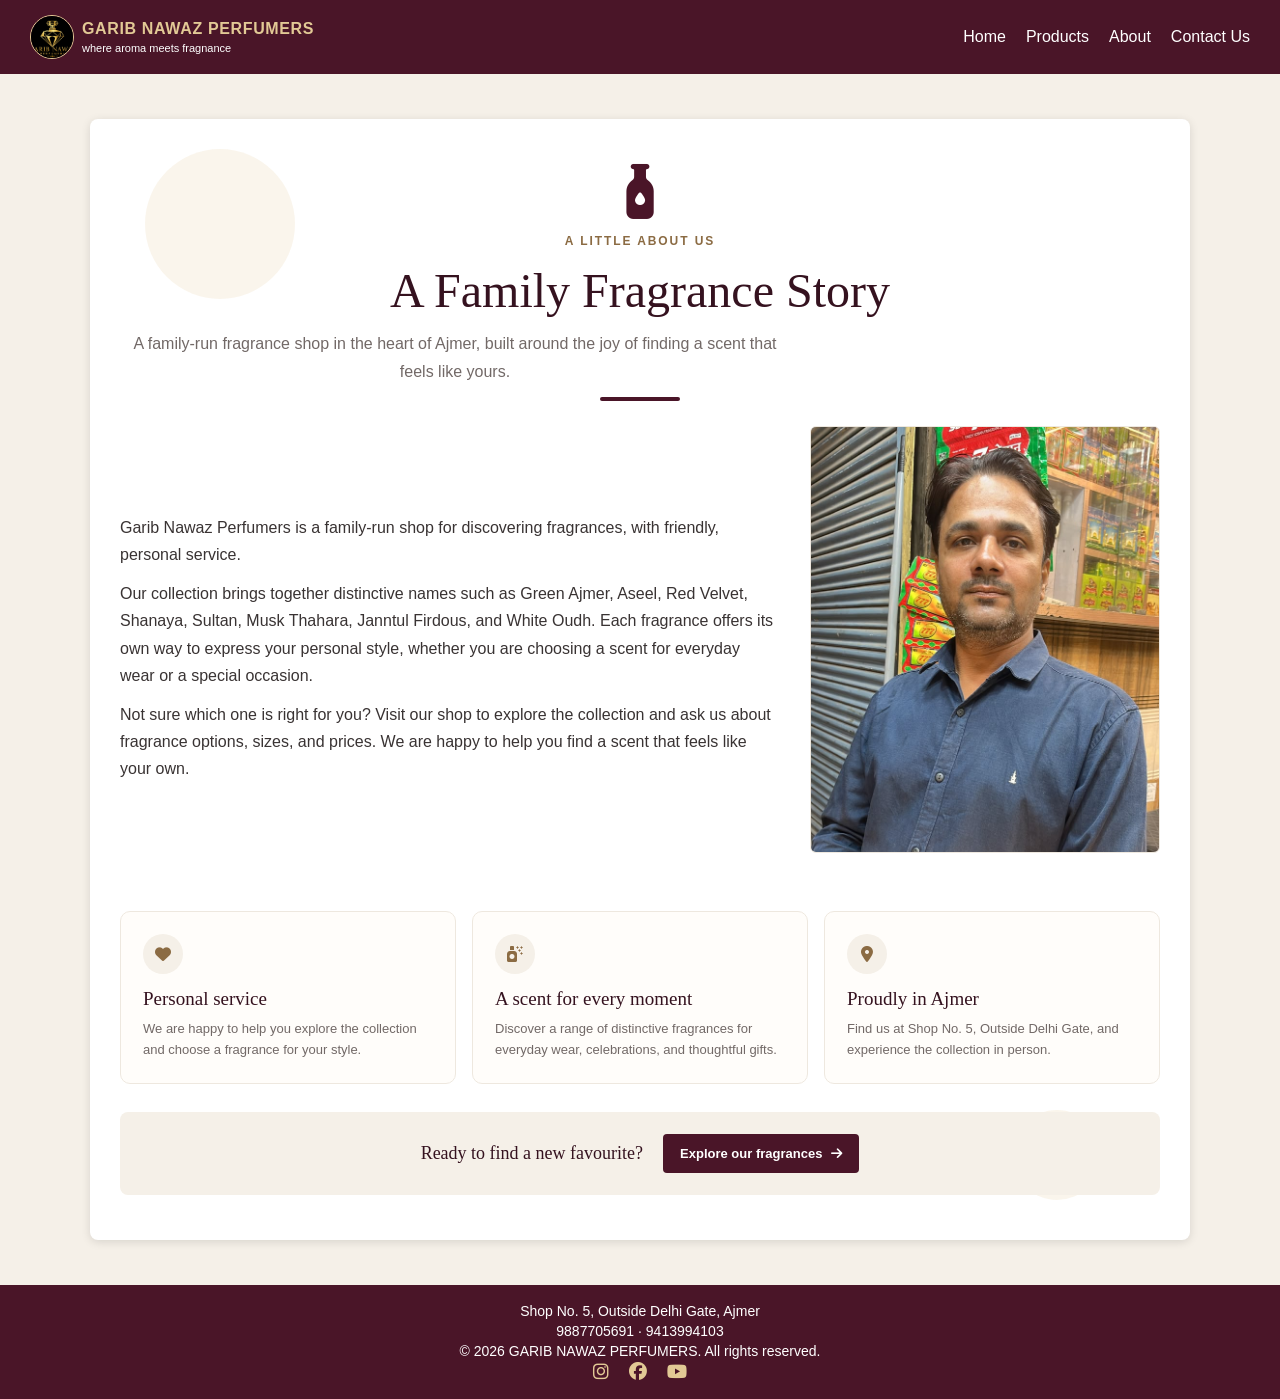
==== about.html @ 34979ee7 "first commit" ====
<!DOCTYPE html>
<html lang="en">
<head>
  <meta charset="UTF-8">
  <meta name="viewport" content="width=device-width, initial-scale=1.0">
  <title>About - GARIB NAWAZ PERFUMERS</title>
  <link rel="icon" href="images/logo.png" type="image/png">
  <link rel="stylesheet" href="https://cdnjs.cloudflare.com/ajax/libs/font-awesome/6.4.0/css/all.min.css">
  <link rel="stylesheet" href="style.css">
</head>
<body>

  <header>
    <a class="site-brand" href="index.html">
      <img src="images/logo.png" alt="">
      <span><strong>GARIB NAWAZ PERFUMERS</strong><small>where aroma meets fragnance</small></span>
    </a>
    <nav>
      <a href="index.html">Home</a>
      <a href="products.html">Products</a>
      <a href="about.html">About</a>
      <a href="contact.html">Contact Us</a>
    </nav>
  </header>

  <main class="about-box">
    <div class="circle circle1"></div>
    <div class="circle circle2"></div>
    <i class="fa-solid fa-bottle-droplet float-icon"></i>
    <p class="page-eyebrow">A little about us</p>
    <h2>A Family Fragrance Story</h2>
    <p class="about-lead">A family-run fragrance shop in the heart of Ajmer, built around the joy of finding a scent that feels like yours.</p>
    <div class="divider"></div>

    <div class="about-layout">
      <div class="fade-text about-copy">
        <p>Garib Nawaz Perfumers is a family-run shop for discovering fragrances, with friendly, personal service.</p>
        <p>Our collection brings together distinctive names such as Green Ajmer, Aseel, Red Velvet, Shanaya, Sultan, Musk Thahara, Janntul Firdous, and White Oudh. Each fragrance offers its own way to express your personal style, whether you are choosing a scent for everyday wear or a special occasion.</p>
        <p>Not sure which one is right for you? Visit our shop to explore the collection and ask us about fragrance options, sizes, and prices. We are happy to help you find a scent that feels like your own.</p>
      </div>
      <div class="about-owner">
        <div class="owner-photo">
          <img src="images/owner.jpeg" alt="Owner of Garib Nawaz Perfumers" onerror="this.hidden=true; this.nextElementSibling.hidden=false;">
          <span class="owner-photo-placeholder" hidden><i class="fa-solid fa-user"></i> Add owner photo as images/owner.png</span>
        </div>
      </div>
    </div>

    <section class="about-values" aria-label="What makes our shop special">
      <article class="about-value">
        <i class="fa-solid fa-heart" aria-hidden="true"></i>
        <h3>Personal service</h3>
        <p>We are happy to help you explore the collection and choose a fragrance for your style.</p>
      </article>
      <article class="about-value">
        <i class="fa-solid fa-spray-can-sparkles" aria-hidden="true"></i>
        <h3>A scent for every moment</h3>
        <p>Discover a range of distinctive fragrances for everyday wear, celebrations, and thoughtful gifts.</p>
      </article>
      <article class="about-value">
        <i class="fa-solid fa-location-dot" aria-hidden="true"></i>
        <h3>Proudly in Ajmer</h3>
        <p>Find us at Shop No. 5, Outside Delhi Gate, and experience the collection in person.</p>
      </article>
    </section>

    <div class="about-cta">
      <p>Ready to find a new favourite?</p>
      <a href="products.html">Explore our fragrances <i class="fa-solid fa-arrow-right" aria-hidden="true"></i></a>
    </div>
  </main>

  <footer>
    <p>Shop No. 5, Outside Delhi Gate, Ajmer</p>
    <p><a href="tel:+919887705691">9887705691</a> · <a href="tel:+919413994103">9413994103</a></p>
    <p>&copy; 2026 GARIB NAWAZ PERFUMERS. All rights reserved.</p>
    <p class="social-links">
      <a href="https://www.instagram.com/garib_nawaz_perfumers?utm_source=ig_web_button_share_sheet&amp;vrfl=ZDNlZDc0MzIxNw==" target="_blank" rel="noopener noreferrer" aria-label="Visit Garib Nawaz Perfumers on Instagram"><i class="fa-brands fa-instagram"></i></a>
      <a href="https://www.facebook.com/profile.php?id=61590630572187" target="_blank" rel="noopener noreferrer" aria-label="Visit Garib Nawaz Perfumers on Facebook"><i class="fa-brands fa-facebook"></i></a>
      <a href="https://youtube.com/@garibnawazperfumer?si=CvMgXTOw2Hox5zIE" target="_blank" rel="noopener noreferrer" aria-label="Visit Garib Nawaz Perfumers on YouTube"><i class="fa-brands fa-youtube"></i></a>
    </p>
  </footer>

</body>
</html>
---- style.css ----
* {
  box-sizing: border-box;
  margin: 0;
  padding: 0;
}

.card > a, .card button a {
  color: inherit;
  font: inherit;
  text-decoration: none;
  }

body {
  min-height: 100vh;
  display: flex;
  flex-direction: column;
  background-color: #f5f0e8;
  color: #393333;
  font-family: Arial, sans-serif;
}

header {
  position: sticky;
  top: 0;
  z-index: 10;
  width: 100%;
  padding: 15px 30px;
  display: flex;
  align-items: center;
  justify-content: space-between;
  background-color: #4a1528;
}

header h1 {
  color: #e2c995;
  font-size: 24px;
}

.site-brand {
  display: flex;
  align-items: center;
  gap: 12px;
  color: #e2c995;
  text-decoration: none;
}

.site-brand img {
  width: 54px;
  height: 54px;
  border: 1px solid #e2c995;
  border-radius: 50%;
  object-fit: cover;
}

.site-brand strong,
.site-brand small {
  display: block;
}

.site-brand strong {
  font-size: 20px;
  letter-spacing: 0.04em;
}

.site-brand small {
  margin-top: 4px;
  color: #ffffff;
  font-size: 12px;
}

nav {
  display: flex;
  flex-wrap: wrap;
  gap: 12px 20px;
}

nav a {
  color: #ffffff;
  text-decoration: none;
}

nav a:hover {
  color: #e2c995;
}

.hero {
  min-height: 100vh;
  padding: 120px 20px;
  position: relative;
  overflow: hidden;
  background: linear-gradient(rgba(40, 20, 30, 0.65), rgba(40, 20, 30, 0.75)),
    url("images/ImgBG1.jpg") center / cover no-repeat;
  color: #ffffff;
  text-align: center;
}

.hero > i {
  color: #e2c995;
  font-size: 70px;
  animation: hero-icon-entrance 700ms ease-out both, hero-icon-float 4s ease-in-out 700ms infinite;
}

.hero h2 {
  margin: 20px 0;
  font-size: 42px;
}

.hero p {
  margin-bottom: 28px;
  font-size: 18px;
}

.circle {
  position: absolute;
  border-radius: 50%;
  background-color: rgba(226, 201, 149, 0.18);
}

.circle1 {
  top: 30px;
  left: 5%;
  width: 150px;
  height: 150px;
  animation: circle-float 7s ease-in-out infinite;
}

.circle2 {
  right: 8%;
  bottom: 40px;
  width: 90px;
  height: 90px;
  animation: circle-float 6s ease-in-out -2s infinite;
}

.circle3 {
  top: 80px;
  right: 20%;
  width: 60px;
  height: 60px;
  animation: circle-float 5s ease-in-out -1s infinite;
}

.circle4 {
  bottom: 30px;
  left: 15%;
  width: 110px;
  height: 110px;
  animation: circle-float 8s ease-in-out -3s infinite;
}

@keyframes hero-icon-entrance {
  from {
    opacity: 0;
  }

  to {
    opacity: 1;
  }
}

@keyframes hero-icon-float {
  0%, 100% {
    transform: translateY(0);
  }

  50% {
    transform: translateY(-8px);
  }
}

@keyframes circle-float {
  0%, 100% {
    transform: translateY(0);
  }

  50% {
    transform: translateY(-16px);
  }
}

.btn, .card button {
  display: inline-block;
  padding: 10px 20px;
  border: 0;
  border-radius: 5px;
  background-color: #4a1528;
  color: #ffffff;
  font-weight: bold;
  text-decoration: none;
  cursor: pointer;
  transition: background-color 180ms ease, transform 180ms ease;
}

.btn:hover, .card button:hover {
  background-color: #755034;
  transform: translateY(-2px);
}

.section, .filter-area {
  padding: 60px 25px;
  text-align: center;
}

.section h2, .filter-area h2, .contact-wrap h2, .contact-map h2 {
  margin-bottom: 12px;
}

.divider {
  width: 80px;
  height: 4px;
  margin: 10px auto 25px;
  border-radius: 2px;
  background-color: #4a1528;
}

.features {
  display: flex;
  justify-content: center;
  flex-wrap: wrap;
  gap: 25px;
}

.feature-box, .about-box, .owner-card, .card, .contact-map {
  border-radius: 8px;
  background-color: #ffffff;
  box-shadow: 0 2px 10px rgba(0, 0, 0, 0.12);
}

.feature-box {
  width: 330px;
  min-height: 220px;
  padding: 30px 22px;
  border-top: 5px solid #4a1528;
  transition: transform 220ms ease, box-shadow 220ms ease;
}

.feature-box:hover, .owner-card:hover, .card:hover {
  transform: translateY(-5px);
  box-shadow: 0 8px 20px rgba(0, 0, 0, 0.16);
}

.feature-box > i {
  margin-bottom: 12px;
  color: #c5a46d;
  font-size: 32px;
}

.feature-box h2 {
  font-size: 22px;
}

.gallery {
  max-width: 1080px;
  margin: 0 auto;
  display: grid;
  grid-template-columns: repeat(3, 1fr);
  gap: 22px;
}

.gallery-item {
  aspect-ratio: 4 / 3;
  overflow: hidden;
  border: 4px solid #c5a46d;
  border-radius: 10px;
}

.gallery-item img {
  display: block;
  width: 100%;
  height: 100%;
  object-fit: cover;
  transition: transform 300ms ease;
}

.gallery-item:hover img {
  transform: scale(1.06);
}

.about-box {
  position: relative;
  width: 80%;
  max-width: 1100px;
  margin: 45px auto;
  padding: 45px 30px;
  overflow: hidden;
  text-align: center;
}

.about-box h2, .about-box p, .about-box h3, .about-box .owner-profiles, .about-box .about-details, .about-box .pulse-row, .about-box > i {
  position: relative;
  z-index: 1;
}

.about-box > i {
  color: #4a1528;
  font-size: 55px;
}

.float-icon {
  animation: icon-float 3s ease-in-out infinite;
}

@keyframes icon-float {
  0%, 100% {
    transform: translateY(0);
  }

  50% {
    transform: translateY(-10px);
  }
}

.fade-text {
  animation: fade-up 700ms ease-out both;
}

@keyframes fade-up {
  from {
    opacity: 0;
    transform: translateY(16px);
  }

  to {
    opacity: 1;
    transform: translateY(0);
  }
}

.about-box p {
  margin: 12px 0;
  line-height: 1.7;
}

.about-box h3 {
  margin: 25px 0 18px;
  color: #4a1528;
}

.about-layout {
  display: grid;
  grid-template-columns: minmax(0, 1fr) minmax(250px, 350px);
  align-items: center;
  gap: 36px;
  margin-top: 24px;
}

.about-copy {
  min-width: 0;
  text-align: left;
}

.about-owner {
  width: 100%;
  max-width: 350px;
  margin: 0 auto;
}

.about-owner .owner-photo {
  height: auto;
  aspect-ratio: 350 / 427;
  margin-bottom: 18px;
  border: 1px solid #eee8df;
}

.about-owner .owner-photo img {
  object-position: center 15%;
}

.about-instagram {
  display: inline-flex;
  align-items: center;
  gap: 9px;
  padding: 11px 20px;
  border-radius: 5px;
  background-color: #4a1528;
  color: #ffffff;
  font-weight: 700;
  text-decoration: none;
  transition: background-color 180ms ease, transform 180ms ease;
}

.about-instagram:hover {
  background-color: #755034;
  transform: translateY(-2px);
}

.owner-profiles {
  max-width: 850px;
  margin: 0 auto;
  display: grid;
  grid-template-columns: repeat(2, 1fr);
  gap: 20px;
}

.owner-card {
  padding: 16px;
  transition: transform 220ms ease, box-shadow 220ms ease;
}

.owner-photo {
  height: 220px;
  margin-bottom: 12px;
  overflow: hidden;
  border-radius: 6px;
  background-color: #f5f0e8;
}

.owner-photo img {
  width: 100%;
  height: 100%;
  object-fit: cover;
}

.owner-photo-placeholder {
  height: 100%;
  display: flex;
  align-items: center;
  justify-content: center;
  gap: 8px;
  color: #4a1528;
}

footer a {
  color: #ffffff;
  text-decoration: none;
}

.owner-photo-placeholder[hidden] {
  display: none;
}

.pulse-row {
  margin-top: 25px;
  display: flex;
  justify-content: center;
  gap: 35px;
  color: #4a1528;
  font-size: 32px;
}

.pulse-row i {
  animation: icon-pulse 1.8s ease-in-out infinite;
}

.pulse-row i:nth-child(2) {
  animation-delay: 300ms;
}

.pulse-row i:nth-child(3) {
  animation-delay: 600ms;
}

@keyframes icon-pulse {
  0%, 100% {
    transform: scale(1);
  }

  50% {
    transform: scale(1.2);
  }
}

.filter-area input {
  display: none;
}

.filter-area label {
  display: inline-block;
  margin: 5px;
  padding: 8px 18px;
  border: 1px solid #c5a46d;
  border-radius: 20px;
  background-color: #ffffff;
  cursor: pointer;
}

.filter-area label:hover, #all:checked ~ .buttons label[for="all"], #men:checked ~ .buttons label[for="men"], #women:checked ~ .buttons label[for="women"], #unisex:checked ~ .buttons label[for="unisex"] {
  background-color: #4a1528;
  color: #ffffff;
}

.products {
  max-width: 1120px;
  margin: 25px auto 0;
  display: grid;
  grid-template-columns: repeat(4, minmax(0, 1fr));
  grid-auto-rows: 1fr;
  align-items: stretch;
  gap: 25px;
}

.card {
  display: flex;
  flex-direction: column;
  min-height: 0;
  padding: 0;
  overflow: hidden;
  transition: transform 220ms ease, box-shadow 220ms ease;
}

#men:checked ~ .products .card:not(.men), #women:checked ~ .products .card:not(.women), #unisex:checked ~ .products .card:not(.unisex) {
  display: none;
}

.product-image {
  display: block;
  width: 100%;
  aspect-ratio: 4 / 5;
  object-fit: cover;
}

.product-image-placeholder {
  padding: 32px;
  object-fit: contain;
  background: linear-gradient(145deg, #35121f, #120b0d);
}

.product-info {
  flex: 1;
  min-height: 300px;
  padding: 20px;
  display: flex;
  flex-direction: column;
  align-items: stretch;
  gap: 14px;
  border-top: 1px solid #eee8df;
  border-bottom: 4px solid #4a1528;
}

.card h3 {
  margin: 0;
  color: #35121f;
  font-family: Georgia, "Times New Roman", serif;
  font-size: 23px;
  font-weight: 400;
  text-align: center;
}

.product-details {
  flex: 1;
  padding-left: 19px;
  color: #726967;
  font-size: 13px;
  line-height: 1.55;
}

.product-details li {
  margin-bottom: 6px;
  padding-left: 2px;
}

.product-details li::marker {
  color: #b39056;
}

.product-price {
  padding: 10px 8px;
  border-top: 1px solid #eee8df;
  border-bottom: 1px solid #eee8df;
  color: #4a1528;
  font-size: 17px;
  font-weight: 700;
  text-align: center;
}

.product-price span {
  color: #8b6b43;
  font-size: 12px;
  font-weight: 600;
}

.product-price .price-divider {
  margin: 0 5px;
  color: #c5a46d;
}

.card .type {
  margin-bottom: 8px;
  color: #786563;
  font-size: 13px;
}

.card .price {
  margin-bottom: 10px;
  font-weight: bold;
}

.product-order {
  display: inline-flex;
  justify-content: center;
  align-items: center;
  gap: 8px;
  padding: 10px 20px;
  border-radius: 5px;
  background-color: #4a1528;
  color: #ffffff;
  text-decoration: none;
  transition: background-color 180ms ease, transform 180ms ease;
}

.product-order i {
  font-size: 16px;
}

.product-order:hover {
  background-color: #755034;
  transform: translateY(-2px);
}

.contact-wrap {
  width: 100%;
  max-width: 1120px;
  margin: 0 auto;
  padding: 64px 24px 76px;
}

.contact-intro {
  max-width: 680px;
  margin: 0 auto 36px;
  text-align: center;
}

.contact-intro h2 {
  margin-bottom: 12px;
  color: #35121f;
  font-family: Georgia, "Times New Roman", serif;
  font-size: clamp(34px, 5vw, 48px);
  font-weight: 400;
}

.contact-intro > p:last-child {
  color: #726967;
  line-height: 1.7;
}

.contact-eyebrow {
  margin-bottom: 9px;
  color: #8b6b43;
  font-size: 12px;
  font-weight: 700;
  letter-spacing: 0.16em;
  text-transform: uppercase;
}

.contact-details {
  display: grid;
  grid-template-columns: repeat(3, minmax(0, 1fr));
  gap: 20px;
}

.contact-card {
  min-height: 230px;
  padding: 28px;
  border: 1px solid #eee8df;
  border-top: 3px solid #c5a46d;
  border-radius: 12px;
  background-color: #ffffff;
  box-shadow: 0 8px 24px rgba(53, 18, 31, 0.07);
}

.contact-icon {
  width: 44px;
  height: 44px;
  margin-bottom: 18px;
  display: grid;
  place-items: center;
  border-radius: 50%;
  background-color: #f5f0e8;
  color: #4a1528;
  font-size: 18px;
}

.contact-card h3 {
  margin-bottom: 9px;
  color: #35121f;
  font-family: Georgia, "Times New Roman", serif;
  font-size: 21px;
  font-weight: 400;
}

.contact-card p {
  min-height: 44px;
  margin-bottom: 13px;
  color: #726967;
  font-size: 14px;
  line-height: 1.6;
}

.contact-card a,
.contact-card strong {
  display: block;
  margin-top: 7px;
  color: #4a1528;
  font-weight: 700;
  text-decoration: none;
}

.contact-card a:hover {
  color: #8b6b43;
}

.contact-map {
  margin-top: 28px;
  padding: 28px;
  border: 1px solid #eee8df;
  border-radius: 12px;
  background-color: #ffffff;
  box-shadow: 0 8px 24px rgba(53, 18, 31, 0.07);
}

.contact-map-heading {
  margin-bottom: 18px;
  display: flex;
  align-items: flex-end;
  justify-content: space-between;
  gap: 18px;
}

.contact-map-heading h2 {
  margin: 0;
  color: #35121f;
  font-family: Georgia, "Times New Roman", serif;
  font-size: 28px;
  font-weight: 400;
}

.contact-map-heading > p {
  color: #726967;
  font-size: 14px;
}

.contact-map iframe {
  width: 100%;
  height: 380px;
  border: 0;
  border-radius: 8px;
}

footer {
  margin-top: auto;
  padding: 14px 20px;
  background-color: #4a1528;
  color: #ffffff;
  font-size: 14px;
  text-align: center;
}

footer p {
  margin: 4px 0;
}

.social-links a {
  margin: 0 8px;
  color: #e2c995;
  text-decoration: none;
  transition: color 180ms ease;
}

.social-links a i {
  font-size: 18px;
}

.social-links a:hover {
  color: #ffffff;
}

.hero {
  min-height: 100vh;
  padding: 70px 20px;
  display: flex;
  align-items: center;
  justify-content: center;
}

.hero-video {
  position: absolute;
  top: 0;
  left: 0;
  width: 100%;
  height: 100%;
  object-fit: cover;
  z-index: 0;
}

.hero::before {
  content: "";
  position: absolute;
  inset: 0;
  background: rgba(20, 10, 12, 0.28);
  z-index: 1;
}

.hero .circle {
  z-index: 1;
}

.hero-content {
  position: relative;
  z-index: 2;
  width: 100%;
  max-width: 760px;
}

.hero-content > i {
  color: #e2c995;
  font-size: 56px;
  animation: hero-icon-entrance 700ms ease-out both, hero-icon-float 4s ease-in-out 700ms infinite;
}

.hero-content h2 {
  margin: 15px 0 10px;
  font-size: 40px;
}

.hero-content p {
  margin-bottom: 25px;
  font-size: 18px;
}

.categories-section {
  background-color: #ffffff;
}

.categories {
  max-width: 1080px;
  margin: 0 auto;
  display: grid;
  grid-template-columns: repeat(6, 1fr);
  gap: 20px;
}

.category-card {
  color: #393333;
  text-decoration: none;
}

.category-img {
  width: 100%;
  aspect-ratio: 1 / 1;
  overflow: hidden;
  border: 3px solid #e2c995;
  border-radius: 50%;
}

.category-img img {
  display: block;
  width: 100%;
  height: 100%;
  object-fit: cover;
  transition: transform 300ms ease;
}

.category-card:hover img {
  transform: scale(1.12);
}

.category-card h3 {
  margin-top: 12px;
  font-size: 16px;
}

.category-card:hover h3 {
  color: #4a1528;
}

.offers {
  max-width: 1000px;
  margin: 0 auto;
  display: flex;
  justify-content: center;
  flex-wrap: wrap;
  gap: 25px;
}

.offer-card {
  flex: 1 1 260px;
  max-width: 310px;
  padding: 28px 20px;
  border-radius: 12px;
  background: linear-gradient(135deg, #4a1528, #755034);
  color: #ffffff;
  box-shadow: 0 2px 10px rgba(0, 0, 0, 0.15);
  transition: transform 220ms ease;
}

.offer-card:hover {
  transform: translateY(-5px);
}

.offer-card i {
  margin-bottom: 10px;
  color: #e2c995;
  font-size: 30px;
}

.offer-card h3 {
  margin-bottom: 6px;
  color: #e2c995;
  font-size: 24px;
}

@media (prefers-reduced-motion: reduce) {
  *, *::before, *::after {
    animation-duration: 0.01ms;
    animation-iteration-count: 1 ;
    scroll-behavior: auto ;
    transition-duration: 0.01ms ;
  }
}

@media (max-width: 800px) {
  header {
    padding: 12px 18px;
    gap: 10px;
    flex-wrap: wrap;
  }

  .products {
    grid-template-columns: repeat(2, minmax(0, 1fr));
  }

  .gallery {
    grid-template-columns: repeat(2, 1fr);
  }
}

@media (max-width: 500px) {
  header h1 {
    font-size: 20px;
  }

  nav {
    gap: 8px 14px;
  }

  nav a {
    font-size: 14px;
  }

  .hero {
    min-height: 100vh;
    padding: 100px 18px;
  }

  .hero h2 {
    font-size: 32px;
  }

  .gallery, .products, .owner-profiles {
    grid-template-columns: 1fr;
  }

  .about-box {
    width: calc(100% - 30px);
    padding: 30px 18px;
  }

  .contact-wrap {
    padding: 42px 18px 54px;
  }

  .contact-details {
    grid-template-columns: 1fr;
  }

  .contact-card {
    min-height: 0;
  }

  .contact-card p {
    min-height: 0;
  }

  .contact-map {
    padding: 20px;
  }

  .contact-map-heading {
    align-items: flex-start;
    flex-direction: column;
  }

  .contact-map iframe {
    height: 300px;
  }
}

@media (max-width: 800px) {
  .categories {
    grid-template-columns: repeat(3, 1fr);
  }

  .hero-content h2 {
    font-size: 34px;
  }
}

@media (max-width: 600px) {
  .hero {
    min-height: 100vh;
    padding: 60px 15px;
  }

  .hero-content h2 {
    font-size: 28px;
  }

  .hero-content p {
    font-size: 16px;
  }

  .categories {
    grid-template-columns: repeat(2, 1fr);
  }
}

.home-page header {
  position: absolute;
  top: 0;
  left: 0;
  justify-content: flex-start;
  padding: 24px;
  background: linear-gradient(rgba(28, 15, 20, 0.42), transparent);
}

.home-page header h1 {
  color: #ffffff;
  font-size: 21px;
  letter-spacing: 0.04em;
}

.home-page .site-brand {
  color: #ffffff;
}

.home-page .site-brand small {
  color: #e8d6b2;
}

.home-page .hero {
  min-height: 100vh;
  padding: 110px 20px 70px;
}

.home-page .hero-content {
  max-width: 820px;
}

.home-page .hero-content > i {
  margin-bottom: 16px;
  color: #e2c995;
  font-size: 42px;
}

.home-page .hero-content .hero-eyebrow {
  margin-bottom: 14px;
  color: #e8d6b2;
  font-size: 12px;
  font-weight: 700;
  letter-spacing: 0.22em;
  text-transform: uppercase;
}

.home-page .hero-content h2 {
  margin: 0 auto 18px;
  font-family: Georgia, "Times New Roman", serif;
  font-size: clamp(42px, 6vw, 76px);
  font-weight: 400;
  line-height: 1.08;
  text-wrap: balance;
}

.home-page .hero-content > p:not(.hero-eyebrow) {
  max-width: 520px;
  margin: 0 auto 30px;
  color: rgba(255, 255, 255, 0.88);
  font-size: 17px;
  line-height: 1.7;
}

.home-page .hero-content .btn {
  padding: 14px 30px;
  border: 1px solid #e2c995;
  border-radius: 2px;
  background-color: #e2c995;
  color: #35121f;
  letter-spacing: 0.06em;
  text-transform: uppercase;
}

.home-page .hero-content .btn:hover {
  border-color: #ffffff;
  background-color: #ffffff;
}

.home-page .categories-section, .home-page .why-us-section {
  padding: 88px 25px;
}

.home-page .section-eyebrow {
  margin-bottom: 10px;
  color: #8b6b43;
  font-size: 12px;
  font-weight: 700;
  letter-spacing: 0.18em;
  text-transform: uppercase;
}

.home-page .categories-section > h2, .home-page .why-us-section > h2 {
  color: #35121f;
  font-family: Georgia, "Times New Roman", serif;
  font-size: clamp(30px, 4vw, 44px);
  font-weight: 400;
}

.home-page .section-intro {
  max-width: 610px;
  margin: 0 auto;
  color: #726967;
  line-height: 1.7;
}

.home-page .categories-section .divider, .home-page .why-us-section .divider {
  width: 54px;
  height: 2px;
  margin: 22px auto 34px;
  background-color: #c5a46d;
}

.home-page .categories {
  max-width: 900px;
  grid-template-columns: repeat(2, minmax(0, 1fr));
  gap: 22px;
}

.home-page .category-card {
  overflow: hidden;
  border: 1px solid #eee8df;
  border-radius: 12px;
  background-color: #ffffff;
  text-align: left;
  transition: transform 220ms ease, box-shadow 220ms ease;
}

.home-page .category-card:hover {
  transform: translateY(-5px);
  box-shadow: 0 14px 30px rgba(53, 18, 31, 0.12);
}

.home-page .category-img {
  width: 100%;
  aspect-ratio: auto;
  border: 0;
  border-radius: 0;
  background: transparent;
}

.home-page .category-img img {
  display: block;
  width: 100%;
  height: auto;
  object-fit: initial;
}

.home-page .category-copy {
  padding: 18px 20px 20px;
}

.home-page .category-copy h3 {
  margin: 0 0 6px;
  color: #35121f;
  font-family: Georgia, "Times New Roman", serif;
  font-size: 22px;
  font-weight: 400;
}

.home-page .category-copy p {
  margin-bottom: 10px;
  color: #726967;
  font-size: 14px;
  line-height: 1.5;
}

.home-page .why-us-section {
  background-color: #f3eee7;
}

.home-page .features {
  max-width: 1120px;
  margin: 0 auto;
  display: grid;
  grid-template-columns: repeat(3, minmax(0, 1fr));
  gap: 22px;
}

.home-page .feature-box {
  width: auto;
  min-height: 260px;
  padding: 30px;
  border: 1px solid #eee8df;
  border-top: 0;
  border-radius: 12px;
  text-align: left;
  transition: transform 220ms ease, box-shadow 220ms ease;
}

.home-page .feature-box:hover {
  transform: translateY(-5px);
  box-shadow: 0 14px 30px rgba(53, 18, 31, 0.1);
}

.home-page .feature-box > i {
  width: 48px;
  height: 48px;
  margin-bottom: 24px;
  display: grid;
  place-items: center;
  border-radius: 50%;
  background-color: #f5f0e8;
  color: #8b6b43;
  font-size: 20px;
}

.site-brand {
  gap: 8px;
}

.site-brand img {
  width: 44px;
  height: 44px;
}

.site-brand strong {
  font-size: 16px;
}

.site-brand small {
  font-size: 11px;
}

.home-page .feature-box .feature-label {
  margin-bottom: 10px;
  color: #8b6b43;
  font-size: 11px;
  font-weight: 700;
  letter-spacing: 0.12em;
  text-transform: uppercase;
}

.home-page .feature-box h3 {
  margin-bottom: 10px;
  color: #35121f;
  font-family: Georgia, "Times New Roman", serif;
  font-size: 22px;
  font-weight: 400;
}

.home-page .feature-box > p:last-child {
  color: #726967;
  font-size: 14px;
  line-height: 1.7;
}

.home-visit-section {
  padding: 72px 25px;
  background-color: #ffffff;
}

.home-visit-card {
  max-width: 1050px;
  min-height: 360px;
  margin: 0 auto;
  display: grid;
  grid-template-columns: minmax(0, 0.9fr) minmax(0, 1.1fr);
  overflow: hidden;
  border-radius: 14px;
  background: linear-gradient(135deg, #35121f, #4a1528);
  box-shadow: 0 16px 40px rgba(53, 18, 31, 0.16);
}

.home-visit-image {
  min-height: 360px;
  overflow: hidden;
  background-color: #24121a;
}

.home-visit-image img {
  display: block;
  width: 100%;
  height: 100%;
  object-fit: cover;
  transition: transform 500ms ease;
}

.home-visit-card:hover .home-visit-image img {
  transform: scale(1.04);
}

.home-visit-copy {
  padding: clamp(30px, 5vw, 64px);
  display: flex;
  flex-direction: column;
  align-items: flex-start;
  justify-content: center;
}

.home-visit-copy .section-eyebrow {
  color: #e2c995;
}

.home-visit-copy h2 {
  margin-bottom: 16px;
  color: #ffffff;
  font-family: Georgia, "Times New Roman", serif;
  font-size: clamp(30px, 4vw, 46px);
  font-weight: 400;
  line-height: 1.15;
}

.home-visit-copy > p:not(.section-eyebrow) {
  margin-bottom: 26px;
  color: rgba(255, 255, 255, 0.82);
  font-size: 15px;
  line-height: 1.8;
}

.home-visit-actions {
  display: flex;
  flex-wrap: wrap;
  align-items: center;
  gap: 18px;
}

.home-visit-button {
  padding: 13px 18px;
  border-radius: 3px;
  background-color: #e2c995;
  color: #35121f;
  font-size: 13px;
  font-weight: 700;
  letter-spacing: 0.04em;
  text-decoration: none;
  text-transform: uppercase;
  transition: background-color 180ms ease, transform 180ms ease;
}

.home-visit-button:hover {
  transform: translateY(-2px);
  background-color: #ffffff;
}

.home-visit-button i {
  margin-left: 6px;
}

.home-visit-link {
  color: #ffffff;
  font-size: 14px;
  text-decoration-color: #e2c995;
  text-underline-offset: 5px;
}

@media (max-width: 800px) {
  .home-page .categories, .home-page .features {
    grid-template-columns: repeat(2, minmax(0, 1fr));
  }

  .home-visit-card {
    grid-template-columns: minmax(0, 0.8fr) minmax(0, 1.2fr);
  }
}

@media (max-width: 600px) {
  .home-page header {
    padding: 20px 16px;
  }

  .home-page .hero {
    padding: 100px 20px 60px;
  }

  .home-page .hero-content h2 {
    font-size: clamp(40px, 11vw, 56px);
  }

  .home-page .categories-section, .home-page .why-us-section {
    padding: 64px 18px;
  }

  .home-visit-section {
    padding: 48px 18px;
  }

  .home-visit-card {
    grid-template-columns: 1fr;
  }

  .home-visit-image {
    min-height: 0;
    aspect-ratio: 4 / 3;
  }

  .home-visit-copy {
    padding: 30px 24px;
  }

  .home-page .categories, .home-page .features {
    grid-template-columns: 1fr;
  }

  .home-page .feature-box {
    min-height: auto;
  }
}

img,
iframe {
  max-width: 100%;
}

body {
  overflow-x: hidden;
}

header,
main,
section,
footer {
  min-width: 0;
}

nav a {
  min-height: 40px;
  display: inline-flex;
  align-items: center;
}

.products,
.categories,
.features,
.contact-details {
  min-width: 0;
}

.products > *,
.categories > *,
.features > *,
.contact-details > * {
  min-width: 0;
}

.about-box {
  width: min(1100px, calc(100% - 48px));
}

.hero {
  min-height: 100vh;
  min-height: 100svh;
}

@media (max-width: 1000px) {
  header {
    padding: 12px 20px;
    gap: 12px;
  }

  .products {
    grid-template-columns: repeat(3, minmax(0, 1fr));
    gap: 20px;
  }

  .contact-wrap {
    padding-right: 20px;
    padding-left: 20px;
  }
}

@media (max-width: 800px) {
  header {
    align-items: flex-start;
  }

  header nav {
    flex: 1 1 100%;
    gap: 4px 14px;
  }

  .contact-details {
    grid-template-columns: repeat(2, minmax(0, 1fr));
  }

  .contact-card:last-child {
    grid-column: 1 / -1;
  }
}

@media (max-width: 600px) {
  header {
    padding: 10px 16px;
  }

  .site-brand {
    max-width: 100%;
  }

  .site-brand strong {
    font-size: clamp(14px, 4.2vw, 17px);
    letter-spacing: 0.02em;
  }

  header nav {
    gap: 2px 8px;
  }

  nav a {
    min-height: 38px;
    padding: 0 4px;
    font-size: 14px;
  }

  .section,
  .filter-area {
    padding: 46px 16px;
  }

  .products {
    grid-template-columns: repeat(2, minmax(0, 1fr));
    gap: 14px;
  }

  .product-info {
    min-height: 0;
    padding: 16px 14px;
  }

  .card h3 {
    font-size: 20px;
  }

  .product-order {
    padding: 10px 14px;
  }

  .about-box {
    width: calc(100% - 28px);
    margin: 24px auto;
    padding: 30px 18px;
  }

  .contact-wrap {
    padding: 38px 16px 48px;
  }

  .contact-details {
    grid-template-columns: 1fr;
    gap: 14px;
  }

  .contact-card:last-child {
    grid-column: auto;
  }

  .contact-card {
    padding: 22px;
  }

  .contact-map {
    margin-top: 18px;
    padding: 18px;
  }

  .contact-map iframe {
    height: clamp(240px, 70vw, 340px);
  }

  footer {
    padding: 14px 16px;
  }
}

@media (max-width: 700px) {
  .about-layout {
    grid-template-columns: 1fr;
    gap: 20px;
  }

  .about-copy {
    text-align: center;
  }

  .about-owner {
    width: min(350px, 100%);
  }
}

@media (max-width: 380px) {
  .site-brand img {
    width: 38px;
    height: 38px;
  }

  .site-brand {
    gap: 7px;
  }

  .site-brand strong {
    font-size: 14px;
  }

  header nav {
    gap: 0 5px;
  }

  nav a {
    font-size: 13px;
  }

  .products {
    grid-template-columns: 1fr;
  }

}

.page-eyebrow {
  margin-bottom: 10px;
  color: #8b6b43;
  font-size: 12px;
  font-weight: 700;
  letter-spacing: 0.16em;
  text-transform: uppercase;
}

.about-box > .page-eyebrow {
  position: relative;
  z-index: 1;
}

.about-box > h2 {
  color: #35121f;
  font-family: Georgia, "Times New Roman", serif;
  font-size: clamp(32px, 5vw, 48px);
  font-weight: 400;
}

.about-lead {
  max-width: 670px;
  margin: 0 auto;
  color: #726967;
  font-size: 16px;
  line-height: 1.7;
}

.about-values {
  position: relative;
  z-index: 1;
  margin-top: 40px;
  display: grid;
  grid-template-columns: repeat(3, minmax(0, 1fr));
  gap: 16px;
  text-align: left;
}

.about-value {
  padding: 22px;
  border: 1px solid #eee8df;
  border-radius: 10px;
  background-color: #fffdfa;
}

.about-value > i {
  width: 40px;
  height: 40px;
  margin-bottom: 14px;
  display: grid;
  place-items: center;
  border-radius: 50%;
  background-color: #f5f0e8;
  color: #8b6b43;
}

.about-value h3 {
  margin: 0 0 8px;
  color: #35121f;
  font-family: Georgia, "Times New Roman", serif;
  font-size: 19px;
  font-weight: 400;
}

.about-value p {
  margin: 0;
  color: #726967;
  font-size: 13px;
  line-height: 1.65;
}

.about-cta {
  position: relative;
  z-index: 1;
  margin-top: 28px;
  padding: 22px;
  display: flex;
  align-items: center;
  justify-content: center;
  flex-wrap: wrap;
  gap: 12px 20px;
  border-radius: 8px;
  background-color: #f5f0e8;
}

.about-cta p {
  margin: 0;
  color: #35121f;
  font-family: Georgia, "Times New Roman", serif;
  font-size: 18px;
}

.about-cta a,
.product-help > a,
.contact-intro-button {
  display: inline-flex;
  align-items: center;
  justify-content: center;
  gap: 9px;
  padding: 12px 17px;
  border-radius: 4px;
  background-color: #4a1528;
  color: #ffffff;
  font-size: 13px;
  font-weight: 700;
  text-decoration: none;
  transition: background-color 180ms ease, transform 180ms ease;
}

.about-cta a:hover,
.product-help > a:hover,
.contact-intro-button:hover {
  transform: translateY(-2px);
  background-color: #755034;
}

.product-intro {
  max-width: 640px;
  margin: 0 auto;
  color: #726967;
  line-height: 1.7;
}

.product-promise {
  max-width: 780px;
  margin: 25px auto 0;
  display: flex;
  justify-content: center;
  flex-wrap: wrap;
  gap: 12px;
}

.product-promise span {
  padding: 10px 14px;
  border: 1px solid #e8dfd3;
  border-radius: 999px;
  background-color: #fffdfa;
  color: #4a1528;
  font-size: 13px;
  font-weight: 700;
}

.product-promise i {
  margin-right: 7px;
  color: #9a7849;
}

.product-help {
  max-width: 1120px;
  margin: 50px auto 0;
  padding: 30px clamp(22px, 5vw, 54px);
  display: flex;
  align-items: center;
  justify-content: space-between;
  gap: 24px;
  border-radius: 12px;
  background: linear-gradient(120deg, #35121f, #4a1528);
  color: #ffffff;
  text-align: left;
}

.product-help .page-eyebrow {
  color: #e2c995;
}

.product-help h2 {
  margin-bottom: 8px;
  color: #ffffff;
  font-family: Georgia, "Times New Roman", serif;
  font-size: clamp(24px, 3vw, 34px);
  font-weight: 400;
}

.product-help p:last-child {
  max-width: 600px;
  color: rgba(255, 255, 255, 0.82);
  font-size: 14px;
  line-height: 1.7;
}

.product-help > a {
  flex: 0 0 auto;
  background-color: #e2c995;
  color: #35121f;
}

.product-help > a:hover {
  background-color: #ffffff;
}

.contact-intro-button {
  margin-top: 22px;
}

.contact-card {
  transition: transform 200ms ease, box-shadow 200ms ease;
}

.contact-card:hover {
  transform: translateY(-4px);
  box-shadow: 0 14px 30px rgba(53, 18, 31, 0.12);
}

.contact-card:last-child {
  grid-column: auto;
}

@media (max-width: 700px) {
  .about-values {
    grid-template-columns: 1fr;
  }

  .about-value {
    text-align: center;
  }

  .about-value > i {
    margin-right: auto;
    margin-left: auto;
  }

  .about-cta,
  .product-help {
    flex-direction: column;
    align-items: stretch;
    text-align: center;
  }

  .product-help > a {
    align-self: center;
  }

  .contact-card:last-child {
    grid-column: auto;
  }
}

@media (max-width: 600px) {
  body:not(.home-page) header {
    flex-direction: column;
    align-items: stretch;
    gap: 12px;
    padding: 12px 14px;
    box-shadow: 0 4px 16px rgba(35, 10, 21, 0.2);
  }

  body:not(.home-page) .site-brand {
    align-self: center;
  }

  body:not(.home-page) header nav {
    width: 100%;
    flex: none;
    display: grid;
    grid-template-columns: repeat(4, minmax(0, 1fr));
    gap: 6px;
    padding: 5px;
    border: 1px solid rgba(226, 201, 149, 0.24);
    border-radius: 999px;
    background-color: rgba(32, 8, 18, 0.22);
  }

  body:not(.home-page) header nav a {
    min-width: 0;
    min-height: 38px;
    justify-content: center;
    padding: 0 3px;
    border: 1px solid transparent;
    border-radius: 999px;
    font-size: clamp(11px, 3.2vw, 13px);
    white-space: nowrap;
    transition: color 180ms ease, background-color 180ms ease, border-color 180ms ease;
  }

  body:not(.home-page) header nav a:hover,
  body:not(.home-page) header nav a:focus-visible {
    border-color: rgba(226, 201, 149, 0.65);
    background-color: #e2c995;
    color: #35121f;
  }
}
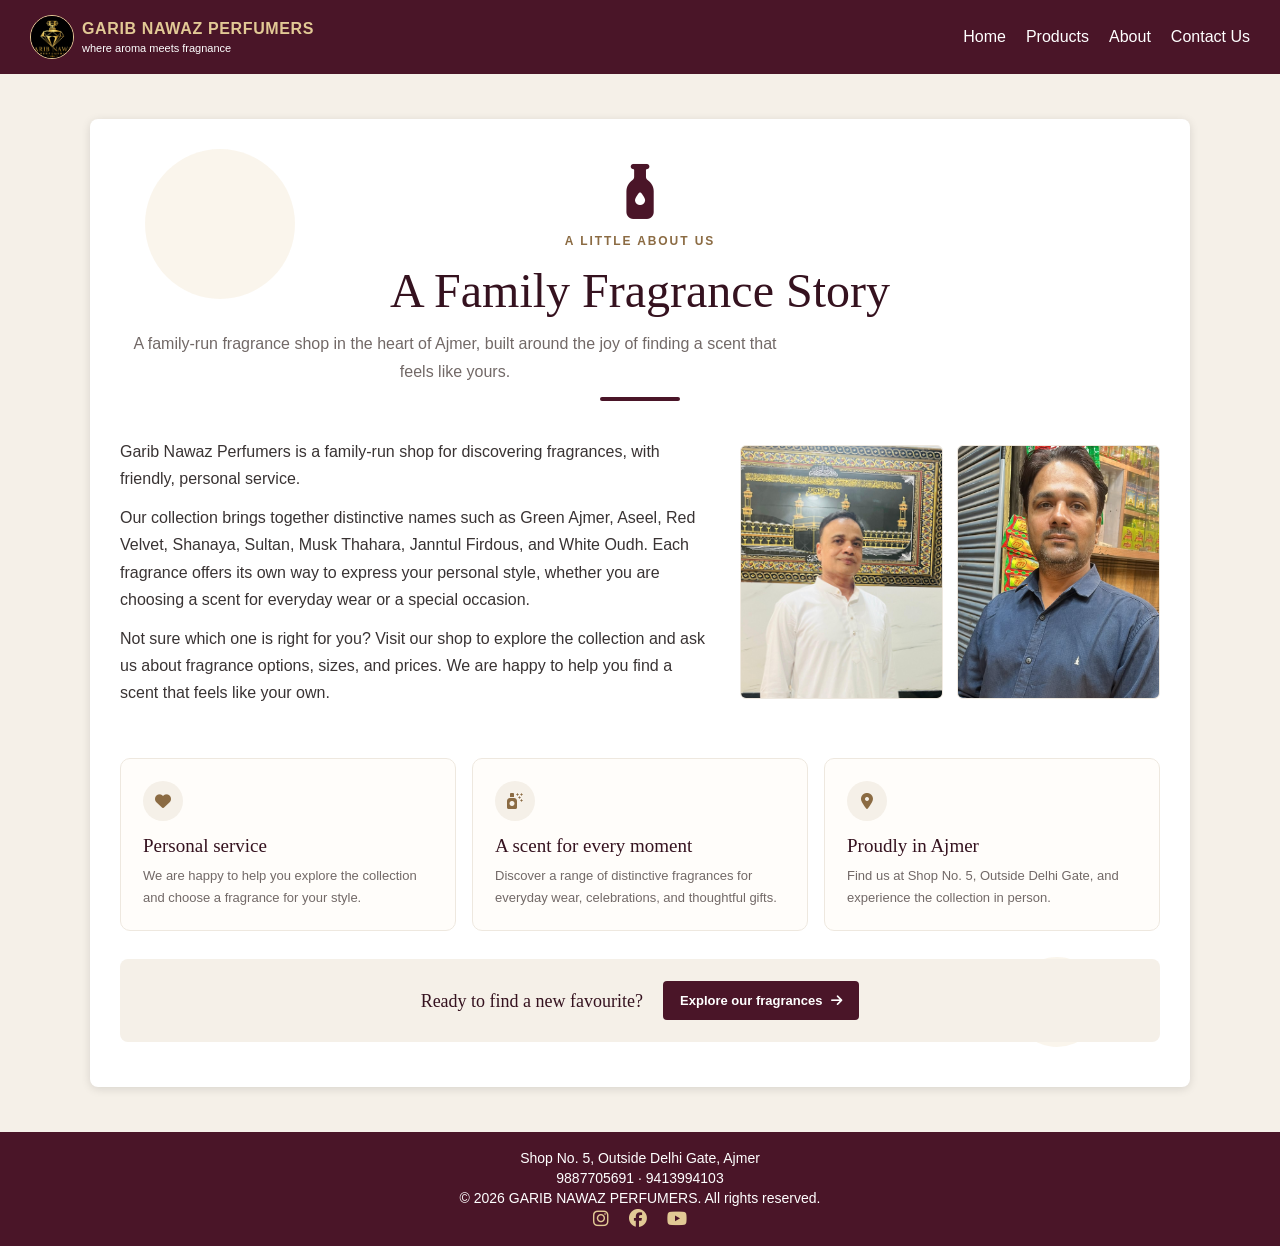
==== commit aa6a1ac9: "changes" ====
--- a/about.html
+++ b/about.html
@@ -40,8 +40,10 @@
       </div>
       <div class="about-owner">
         <div class="owner-photo">
-          <img src="images/owner.jpeg" alt="Owner of Garib Nawaz Perfumers" onerror="this.hidden=true; this.nextElementSibling.hidden=false;">
-          <span class="owner-photo-placeholder" hidden><i class="fa-solid fa-user"></i> Add owner photo as images/owner.png</span>
+          <img src="images/owner%202.jpeg" alt="Second owner of Garib Nawaz Perfumers" loading="lazy">
+        </div>
+        <div class="owner-photo">
+          <img src="images/owner.jpeg" alt="Owner of Garib Nawaz Perfumers" loading="lazy">
         </div>
       </div>
     </div>
--- a/style.css
+++ b/style.css
@@ -338,9 +338,9 @@
 
 .about-layout {
   display: grid;
-  grid-template-columns: minmax(0, 1fr) minmax(250px, 350px);
+  grid-template-columns: minmax(0, 1fr) minmax(0, 420px);
   align-items: center;
-  gap: 36px;
+  gap: 30px;
   margin-top: 24px;
 }
 
@@ -351,18 +351,32 @@
 
 .about-owner {
   width: 100%;
-  max-width: 350px;
   margin: 0 auto;
+  display: grid;
+  grid-template-columns: repeat(2, minmax(0, 1fr));
+  gap: 14px;
 }
 
 .about-owner .owner-photo {
   height: auto;
-  aspect-ratio: 350 / 427;
-  margin-bottom: 18px;
+  aspect-ratio: 4 / 5;
+  margin-bottom: 0;
+  overflow: hidden;
   border: 1px solid #eee8df;
 }
 
 .about-owner .owner-photo img {
+  display: block;
+  transform: scale(1.14);
+  object-position: center;
+}
+
+.about-owner .owner-photo:first-child img {
+  transform: scale(1.7);
+  transform-origin: center 15%;
+}
+
+.about-owner .owner-photo:last-child img {
   object-position: center 15%;
 }
 
@@ -509,6 +523,41 @@
   object-fit: cover;
 }
 
+.product-card-featured {
+  position: relative;
+  border: 2px solid #c5a46d;
+  box-shadow: 0 8px 24px rgba(53, 18, 31, 0.16);
+}
+
+.product-featured-badge {
+  position: absolute;
+  top: 12px;
+  left: 12px;
+  z-index: 1;
+  padding: 8px 12px;
+  border-radius: 999px;
+  background-color: #315a3b;
+  color: #ffffff;
+  font-size: 11px;
+  font-weight: 700;
+  letter-spacing: 0.04em;
+  text-transform: uppercase;
+}
+
+.product-featured-badge i {
+  margin-right: 5px;
+  color: #e2c995;
+}
+
+.product-card-featured .product-info {
+  border-bottom-color: #315a3b;
+}
+
+.product-card-featured h3,
+.product-card-featured .product-price {
+  color: #315a3b;
+}
+
 .product-image-placeholder {
   padding: 32px;
   object-fit: contain;
@@ -560,6 +609,14 @@
   color: #4a1528;
   font-size: 17px;
   font-weight: 700;
+  text-align: center;
+}
+
+.product-price-note {
+  margin-top: -10px;
+  color: #726967;
+  font-size: 11px;
+  line-height: 1.4;
   text-align: center;
 }
 
@@ -1266,6 +1323,108 @@
   background-color: #ffffff;
 }
 
+.green-ajmer-feature {
+  padding: 56px 25px;
+  background-color: #f3eee7;
+}
+
+.green-ajmer-feature-card {
+  max-width: 1050px;
+  min-height: 340px;
+  margin: 0 auto;
+  display: grid;
+  grid-template-columns: minmax(0, 0.9fr) minmax(0, 1.1fr);
+  overflow: hidden;
+  border: 1px solid #c5a46d;
+  border-radius: 14px;
+  background: linear-gradient(135deg, #203e2a, #315a3b);
+  box-shadow: 0 16px 40px rgba(32, 62, 42, 0.18);
+}
+
+.green-ajmer-feature-image {
+  min-height: 340px;
+  overflow: hidden;
+  background-color: #203e2a;
+}
+
+.green-ajmer-feature-image img {
+  display: block;
+  width: 100%;
+  height: 100%;
+  object-fit: cover;
+  transition: transform 500ms ease;
+}
+
+.green-ajmer-feature-card:hover .green-ajmer-feature-image img {
+  transform: scale(1.04);
+}
+
+.green-ajmer-feature-copy {
+  padding: clamp(30px, 5vw, 58px);
+  display: flex;
+  flex-direction: column;
+  align-items: flex-start;
+  justify-content: center;
+}
+
+.green-ajmer-feature-copy .section-eyebrow {
+  margin-bottom: 12px;
+  color: #e2c995;
+  font-size: 12px;
+  font-weight: 700;
+  letter-spacing: 0.16em;
+  text-transform: uppercase;
+}
+
+.green-ajmer-feature-copy h2 {
+  margin-bottom: 14px;
+  color: #ffffff;
+  font-family: Georgia, "Times New Roman", serif;
+  font-size: clamp(34px, 4vw, 48px);
+  font-weight: 400;
+}
+
+.green-ajmer-feature-copy > p:not(.section-eyebrow):not(.green-ajmer-feature-price) {
+  margin-bottom: 18px;
+  color: rgba(255, 255, 255, 0.84);
+  font-size: 15px;
+  line-height: 1.8;
+}
+
+.green-ajmer-feature-price {
+  margin-bottom: 20px;
+  color: #e2c995;
+  font-size: 13px;
+}
+
+.green-ajmer-feature-price strong {
+  margin-left: 8px;
+  color: #ffffff;
+  font-size: 20px;
+}
+
+.green-ajmer-feature-button {
+  padding: 13px 18px;
+  border-radius: 3px;
+  background-color: #e2c995;
+  color: #203e2a;
+  font-size: 13px;
+  font-weight: 700;
+  letter-spacing: 0.04em;
+  text-decoration: none;
+  text-transform: uppercase;
+  transition: background-color 180ms ease, transform 180ms ease;
+}
+
+.green-ajmer-feature-button:hover {
+  transform: translateY(-2px);
+  background-color: #ffffff;
+}
+
+.green-ajmer-feature-button i {
+  margin-left: 6px;
+}
+
 .home-visit-card {
   max-width: 1050px;
   min-height: 360px;
@@ -1395,6 +1554,23 @@
     grid-template-columns: 1fr;
   }
 
+  .green-ajmer-feature {
+    padding: 48px 18px;
+  }
+
+  .green-ajmer-feature-card {
+    grid-template-columns: 1fr;
+  }
+
+  .green-ajmer-feature-image {
+    min-height: 0;
+    aspect-ratio: 4 / 3;
+  }
+
+  .green-ajmer-feature-copy {
+    padding: 30px 24px;
+  }
+
   .home-visit-image {
     min-height: 0;
     aspect-ratio: 4 / 3;
@@ -1589,7 +1765,7 @@
   }
 
   .about-owner {
-    width: min(350px, 100%);
+    width: min(430px, 100%);
   }
 }
 
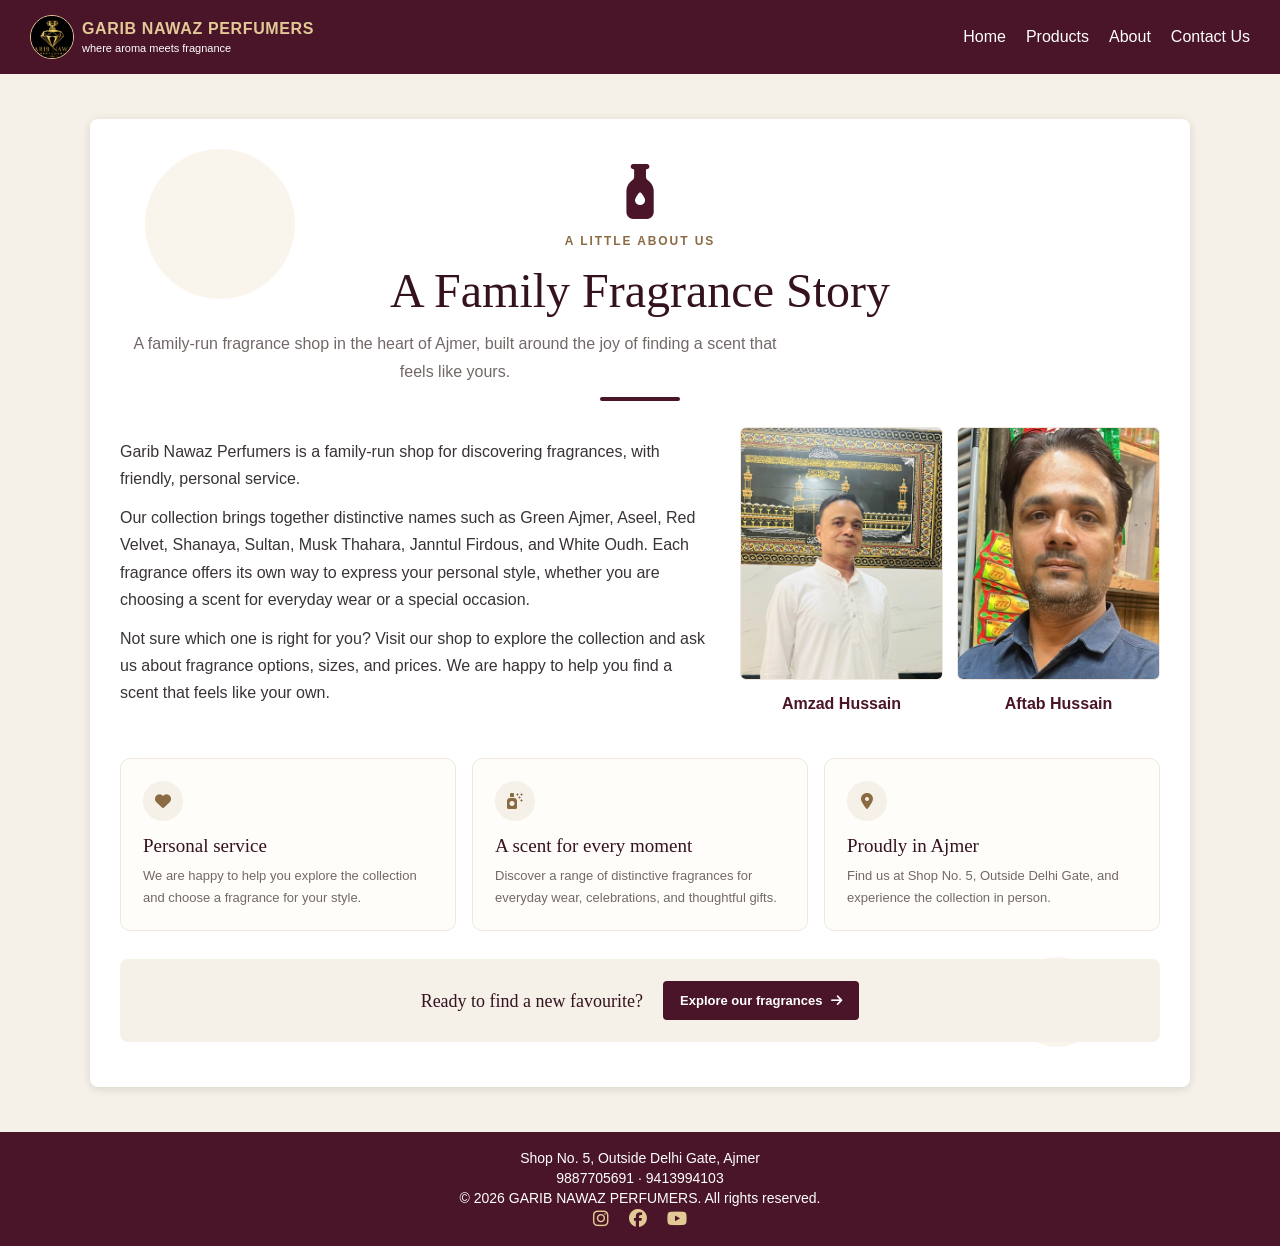
==== commit 35c7bebe: "saves" ====
--- a/about.html
+++ b/about.html
@@ -39,11 +39,17 @@
         <p>Not sure which one is right for you? Visit our shop to explore the collection and ask us about fragrance options, sizes, and prices. We are happy to help you find a scent that feels like your own.</p>
       </div>
       <div class="about-owner">
-        <div class="owner-photo">
-          <img src="images/owner%202.jpeg" alt="Second owner of Garib Nawaz Perfumers" loading="lazy">
+        <div class="owner-profile">
+          <div class="owner-photo">
+            <img src="images/owner%202.jpeg" alt="Amzad Hussain, co-owner of Garib Nawaz Perfumers" loading="lazy">
+          </div>
+          <p class="owner-name">Amzad Hussain</p>
         </div>
-        <div class="owner-photo">
-          <img src="images/owner.jpeg" alt="Owner of Garib Nawaz Perfumers" loading="lazy">
+        <div class="owner-profile">
+          <div class="owner-photo">
+            <img src="images/owner.jpeg" alt="Aftab Hussain, co-owner of Garib Nawaz Perfumers" loading="lazy">
+          </div>
+          <p class="owner-name">Aftab Hussain</p>
         </div>
       </div>
     </div>
--- a/style.css
+++ b/style.css
@@ -357,6 +357,11 @@
   gap: 14px;
 }
 
+.about-owner .owner-profile {
+  min-width: 0;
+  text-align: center;
+}
+
 .about-owner .owner-photo {
   height: auto;
   aspect-ratio: 4 / 5;
@@ -376,8 +381,14 @@
   transform-origin: center 15%;
 }
 
-.about-owner .owner-photo:last-child img {
+.about-owner .owner-profile:last-child .owner-photo img {
   object-position: center 15%;
+}
+
+.about-owner .owner-name {
+  margin: 10px 0 0;
+  color: #4a1528;
+  font-weight: 600;
 }
 
 .about-instagram {
@@ -1555,20 +1566,42 @@
   }
 
   .green-ajmer-feature {
-    padding: 48px 18px;
+    padding: 32px 16px;
   }
 
   .green-ajmer-feature-card {
-    grid-template-columns: 1fr;
+    min-height: 0;
+    grid-template-columns: minmax(0, 1fr);
   }
 
   .green-ajmer-feature-image {
+    height: clamp(210px, 72vw, 320px);
     min-height: 0;
-    aspect-ratio: 4 / 3;
+    aspect-ratio: auto;
   }
 
   .green-ajmer-feature-copy {
-    padding: 30px 24px;
+    min-width: 0;
+    padding: 26px 22px;
+  }
+
+  .green-ajmer-feature-copy .section-eyebrow {
+    font-size: 11px;
+    letter-spacing: 0.12em;
+  }
+
+  .green-ajmer-feature-copy h2 {
+    font-size: clamp(32px, 9vw, 40px);
+  }
+
+  .green-ajmer-feature-copy > p:not(.section-eyebrow):not(.green-ajmer-feature-price) {
+    font-size: 14px;
+  }
+
+  .green-ajmer-feature-button {
+    max-width: 100%;
+    padding: 12px 14px;
+    font-size: 12px;
   }
 
   .home-visit-image {
